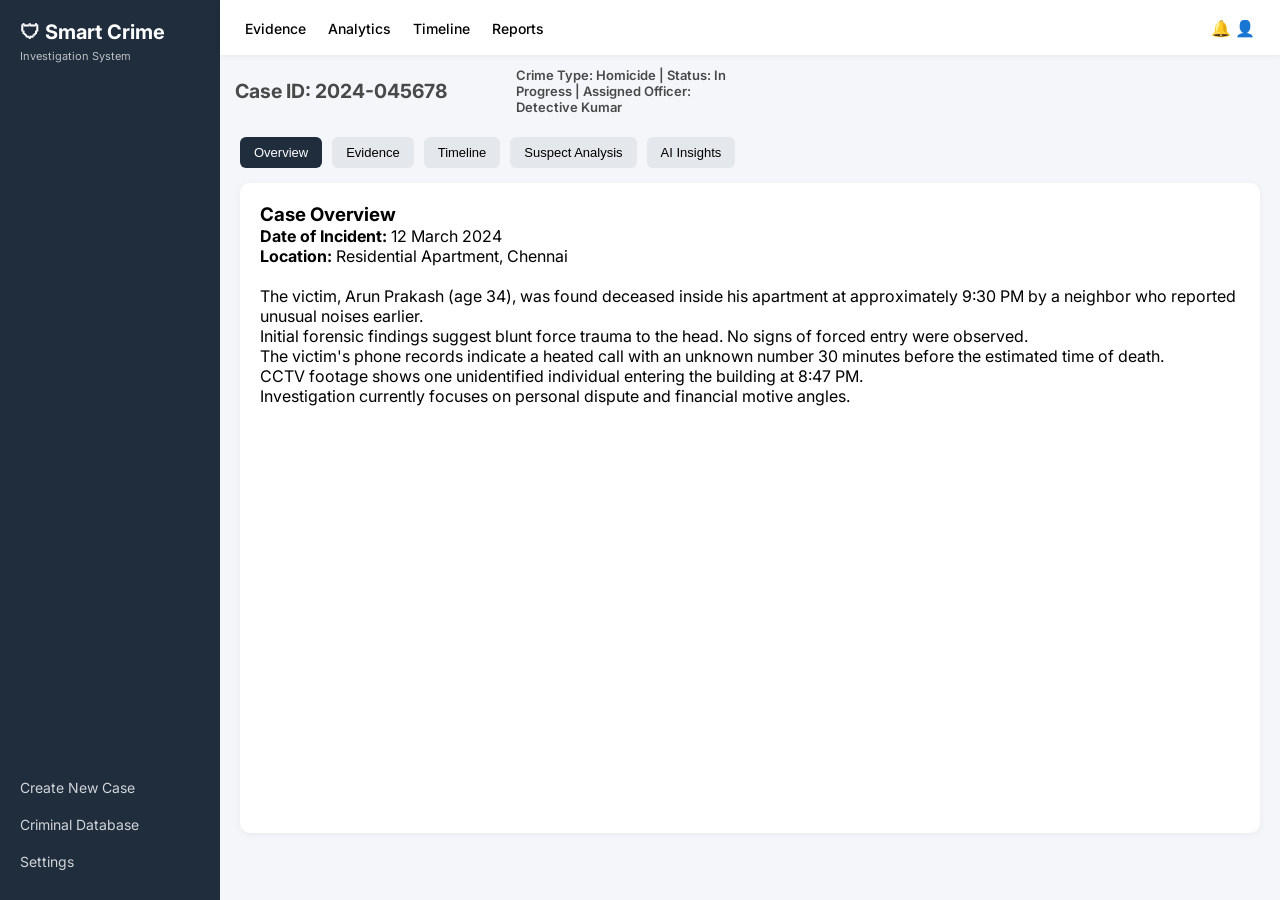
==== case1.html @ 68ccaf3d "Add files via upload" ====
<!DOCTYPE html>
<html lang="en">
<head>
    <meta charset="UTF-8">
    <title>Case 2024-045678</title>
    <link rel="stylesheet" href="style.css">
    <link href="https://fonts.googleapis.com/css2?family=Inter:wght@300;400;600&display=swap" rel="stylesheet">
</head>
<body>

<div class="container">

    <!-- Sidebar -->
    <div class="sidebar">
        <div class="logo">
            <h2>🛡 Smart Crime</h2>
            <p>Investigation System</p>
        </div>
        <ul>
            <li>Create New Case</li>
            <li>Criminal Database</li>
            <li>Settings</li>
        </ul>
    </div>

    <!-- Main -->
    <div class="main">

        <!-- Topbar -->
        <div class="topbar">
            <div class="nav-left">
                <span>Evidence</span>
                <span>Analytics</span>
                <span>Timeline</span>
                <span>Reports</span>
            </div>
            <div class="nav-right">
                🔔 👤
            </div>
        </div>

        <!-- Case Header -->
        <div class="case-header">
            <h2>Case ID: 2024-045678</h2>
            <p>Crime Type: Homicide | Status: In Progress | Assigned Officer: Detective Kumar</p>
        </div>

        <!-- Tabs -->
        <div class="tabs">
            <button class="tab-btn active" onclick="openTab('overview')">Overview</button>
            <button class="tab-btn" onclick="openTab('evidence')">Evidence</button>
            <button class="tab-btn" onclick="openTab('timeline')">Timeline</button>
            <button class="tab-btn" onclick="openTab('suspect')">Suspect Analysis</button>
            <button class="tab-btn" onclick="openTab('ai')">AI Insights</button>
        </div>

        <!-- Tab Content -->
        <div class="tab-content">

            <!-- Overview -->
            <div id="overview" class="tab-section active">
                <h3>Case Overview</h3>

                <p><strong>Date of Incident:</strong> 12 March 2024</p>
                <p><strong>Location:</strong> Residential Apartment, Chennai</p>
                <br>

                <p>
                    The victim, Arun Prakash (age 34), was found deceased inside his apartment
                    at approximately 9:30 PM by a neighbor who reported unusual noises earlier.
                </p>

                <p>
                    Initial forensic findings suggest blunt force trauma to the head.
                    No signs of forced entry were observed.
                </p>

                <p>
                    The victim's phone records indicate a heated call with an unknown number
                    30 minutes before the estimated time of death.
                </p>

                <p>
                    CCTV footage shows one unidentified individual entering the building at 8:47 PM.
                </p>

                <p>
                    Investigation currently focuses on personal dispute and financial motive angles.
                </p>
            </div>

            <!-- Evidence -->
<div id="evidence" class="tab-section">

    <h3>Evidence Management</h3>

    <!-- Upload Section -->
    <div class="upload-section">
        <input type="file" id="fileInput">
        <textarea placeholder="Add investigation notes..." rows="3"></textarea>
        <button class="upload-btn" onclick="revealEvidence('homicide')">

    </div>

    <hr>

    <!-- Hidden Evidence Area -->
    <div id="evidenceResult" class="evidence-container hidden">

        <!-- LEFT -->
        <div class="evidence-preview">
            <h4>Uploaded Evidence</h4>

            <img id="previewImage"
                 src=""
                 class="evidence-media"
                 style="display:none;">

            <p id="fileName"></p>
        </div>

        <!-- RIGHT -->
        <div class="evidence-analysis">
            <h4>AI Authenticity Report</h4>

            <p><strong>Manipulation Risk:</strong> 12%</p>
            <p><strong>Deepfake Probability:</strong> 3%</p>
            <p><strong>Metadata Integrity:</strong> Verified</p>

            <div class="risk-bar">
                <div class="risk-fill" style="width:12%"></div>
            </div>

        </div>

    </div>

</div>

    
<div id="timeline" class="tab-section">

    <h3>Timeline Reconstruction</h3>

    <div class="timeline">

        <div class="timeline-item">
            <div class="timeline-time">8:00 PM</div>
            <div class="timeline-dot"></div>
            <div class="timeline-content">
                Victim returned home
            </div>
        </div>

        <div class="timeline-item">
            <div class="timeline-time">8:30 PM</div>
            <div class="timeline-dot"></div>
            <div class="timeline-content">
                Heated phone call detected
            </div>
        </div>

        <div class="timeline-item">
            <div class="timeline-time">8:47 PM</div>
            <div class="timeline-dot"></div>
            <div class="timeline-content">
                Unknown individual entered building (CCTV)
            </div>
        </div>

        <div class="timeline-item">
            <div class="timeline-time">9:30 PM</div>
            <div class="timeline-dot"></div>
            <div class="timeline-content">
                Body discovered by neighbor
            </div>
        </div>

    </div>

</div>


            <!-- Suspect -->
            <div id="suspect" class="tab-section">
                <h3>Suspect Contradiction Analysis</h3>
                <p>⚠ Unknown individual seen on CCTV not matching known associates.</p>
                <p>⚠ Phone call origin number masked via VoIP.</p>
            </div>

            <!-- AI -->
<div id="ai" class="tab-section">
    <h3>AI Generated Possibilities</h3>

    <div class="ai-container">

        <div class="ai-card">
            <h4>Possibility 1: Argument Escalation</h4>
            <ul>
                <li>Heated phone call 30 mins before death</li>
                <li>No forced entry detected</li>
                <li>Possible known individual involvement</li>
                <li>Timeline suggests spontaneous confrontation</li>
            </ul>
        </div>

        <div class="ai-card">
            <h4>Possibility 2: Pre-Planned Attack</h4>
            <ul>
                <li>Unknown individual seen on CCTV</li>
                <li>Phone call origin masked (VoIP)</li>
                <li>No signs of struggle outside main area</li>
                <li>Potential staged personal dispute</li>
            </ul>
        </div>

    </div>
</div>


        </div>

    </div>
</div>

<script src="case.js"></script>

</body>
</html>
---- style.css ----
* {
    margin: 0;
    padding: 0;
    box-sizing: border-box;
}

body {
    font-family: 'Inter', sans-serif;
    background-color: #f4f6f9;
    overflow: hidden; /* Prevent scrolling */
}

.container {
    display: flex;
    height: 100vh;
}

/* Sidebar */

.sidebar {
    width: 220px;
    background-color: #1f2d3d;
    color: white;
    padding: 20px;
    display: flex;
    flex-direction: column;
    justify-content: space-between;
}

.logo h2 {
    margin-bottom: 5px;
    font-size: 20px;
}

.logo p {
    font-size: 11px;
    opacity: 0.7;
}

.sidebar ul {
    list-style: none;
    margin-top: 30px;
}

.sidebar ul li {
    padding: 10px 0;
    cursor: pointer;
    opacity: 0.8;
    font-size: 14px;
}

.sidebar ul li:hover {
    opacity: 1;
}

/* Main */

.main {
    flex: 1;
    display: flex;
    flex-direction: column;
    height: 100vh;
}

/* Topbar */

.topbar {
    height: 55px;
    background-color: white;
    display: flex;
    justify-content: space-between;
    align-items: center;
    padding: 0 25px;
    box-shadow: 0 2px 5px rgba(0,0,0,0.05);
    flex-shrink: 0;
}

.nav-left span {
    margin-right: 18px;
    cursor: pointer;
    font-weight: 500;
    font-size: 14px;
}

.nav-right i {
    margin-left: 18px;
    font-size: 16px;
    cursor: pointer;
}

/* Dashboard Layout */

.dashboard {
    flex: 1;
    padding: 20px;
    display: grid;
    grid-template-columns: 1.3fr 1fr;
    grid-template-rows: 1fr 1fr;
    gap: 20px;
    height: calc(100vh - 55px);
}

/* Cards */

.card {
    background-color: white;
    padding: 18px;
    border-radius: 10px;
    box-shadow: 0 2px 8px rgba(0,0,0,0.05);
    display: flex;
    flex-direction: column;
    overflow: hidden;
}

.card h3 {
    margin-bottom: 12px;
    font-size: 16px;
}
/* Case List */

.case-list {
    display: flex;
    flex-direction: column;
    gap: 12px;
    overflow: hidden;
}

/* Case Layout */

.case-header,
.case-item {
    display: grid;
    grid-template-columns: 1.2fr 1fr 1fr 1.2fr;
    align-items: center;
    padding: 12px 15px;
}

.case-header {
    font-size: 13px;
    font-weight: 600;
    opacity: 0.7;
    margin-bottom: 10px;
}


.case-list {
    display: flex;
    flex-direction: column;
}

.case-item {
    background-color: #f4f6f9;
    border-radius: 8px;
    margin-top: 10px;
    transition: transform 0.2s ease, box-shadow 0.2s ease;
    cursor: pointer;
    font-size: 13px;
}

.case-item:hover {
    transform: translateY(-3px);
    box-shadow: 0 4px 12px rgba(0,0,0,0.08);
}

/* Status Colors */

.status.progress { color: #2196F3; font-weight: 600; }
.status.review { color: #FF9800; font-weight: 600; }
.status.flagged { color: #F44336; font-weight: 600; }
.status.closed { color: #4CAF50; font-weight: 600; }


/* Case Summary takes full height */

.card:first-child {
    grid-row: span 2;
}

/* Stats */

.stats-container {
    display: flex;
    justify-content: space-between;
    align-items: center;
    gap: 20px;
    flex: 1;
}

.stats {
    display: flex;
    flex-direction: column;
    gap: 12px;
    flex: 1;
}

.stat-box {
    background-color: #f4f6f9;
    padding: 12px;
    border-radius: 8px;
    text-align: center;
}

.stat-box h4 {
    font-size: 12px;
    margin-bottom: 5px;
}

.stat-box p {
    font-size: 18px;
    font-weight: 600;
}

/* Chart */

.chart-box {
    width: 220px;
}

canvas {
    width: 100% !important;
    height: 180px !important;
}

/* Evidence */

.evidence {
    display: grid;
    grid-template-columns: repeat(3, 1fr);
    justify-items: center;
    align-items: center;
    gap: 20px;
    flex: 1;
}

.evidence-box {
    width: 130px;
    height: 130px;
    background-color: #f4f6f9;
    border-radius: 12px;
    display: flex;
    flex-direction: column;
    justify-content: center;
    align-items: center;
    transition: transform 0.2s ease, box-shadow 0.2s ease;
}

.evidence-box:hover {
    transform: translateY(-4px);
    box-shadow: 0 4px 12px rgba(0,0,0,0.08);
}

.evidence-icon {
    font-size: 24px;
    margin-bottom: 8px;
    color: #1f2d3d;
}

.evidence-box h4 {
    font-size: 13px;
    margin-bottom: 4px;
}

.evidence-box p {
    font-size: 18px;
    font-weight: 600;
}


/* Tabs */
.tabs {
    display: flex;
    gap: 10px;
    padding: 0 20px;
}

.tab-btn {
    padding: 8px 14px;
    border: none;
    background: #e4e7eb;
    border-radius: 6px;
    cursor: pointer;
    font-size: 13px;
}

.tab-btn.active {
    background: #1f2d3d;
    color: white;
}

/* Tab Content */
.tab-content {
    background: white;
    margin: 15px 20px;
    padding: 20px;
    border-radius: 10px;
    box-shadow: 0 2px 8px rgba(0,0,0,0.05);
    overflow-y: auto;
    height: calc(100vh - 250px);
}

.tab-section {
    display: none;
}

.tab-section.active {
    display: block;
}

textarea {
    width: 100%;
    padding: 10px;
    border-radius: 6px;
    border: 1px solid #ccc;
}
.clickable {
    cursor: pointer;
    transition: transform 0.2s ease, box-shadow 0.2s ease;
}

.clickable:hover {
    transform: translateY(-3px);
    box-shadow: 0 4px 12px rgba(0,0,0,0.08);
}
.evidence-container {
    display: flex;
    gap: 30px;
    margin-top: 20px;
}

.evidence-preview,
.evidence-analysis {
    flex: 1;
    background: #ffffff;
    padding: 20px;
    border-radius: 10px;
    box-shadow: 0 2px 8px rgba(0,0,0,0.05);
}

.evidence-media {
    width: 100%;
    border-radius: 8px;
    margin-bottom: 15px;
}

.evidence-analysis p {
    margin: 6px 0;
}
.upload-section {
    margin-bottom: 20px;
    display: flex;
    gap: 15px;
    align-items: center;
}

.upload-section input {
    padding: 6px;
}

.upload-section textarea {
    flex: 1;
    padding: 8px;
    border-radius: 6px;
    border: 1px solid #ccc;
}

.upload-btn {
    padding: 8px 15px;
    background: #1f2d3d;
    color: white;
    border: none;
    border-radius: 6px;
    cursor: pointer;
}

.upload-btn:hover {
    background: #34495e;
}

.evidence-container {
    display: flex;
    gap: 30px;
    margin-top: 20px;
}

.evidence-preview,
.evidence-analysis {
    flex: 1;
    background: #ffffff;
    padding: 20px;
    border-radius: 10px;
    box-shadow: 0 2px 8px rgba(0,0,0,0.05);
}

.evidence-media {
    width: 100%;
    border-radius: 8px;
    margin-bottom: 15px;
}

.risk-bar {
    height: 8px;
    background: #e0e0e0;
    border-radius: 5px;
    margin: 10px 0;
}

.risk-fill {
    height: 8px;
    background: green;
    border-radius: 5px;
}

.risk-bar.high .risk-fill {
    background: red;
}
.tab-section {
    display: none;
}

.tab-section.active {
    display: block;
}

.hidden {
    display: none;
}
.timeline {
    position: relative;
    margin-top: 20px;
}

/* Vertical Line */
.timeline::before {
    content: "";
    position: absolute;
    left: 110px;   /* aligns with dot center */
    top: 0;
    width: 2px;
    height: 100%;
    background-color: #d1d5db;
}

/* Each Row */
.timeline-item {
    display: flex;
    align-items: center;
    margin-bottom: 35px;
}

/* Time Column */
.timeline-time {
    width: 90px;
    text-align: right;
    font-weight: 600;
    font-size: 14px;
    margin-right: 20px;
}

/* Dot */
.timeline-dot {
    width: 14px;
    height: 14px;
    background-color: #1f2d3d;
    border-radius: 50%;
    margin-right: 20px;
    z-index: 1;
}

/* Event Box */
.timeline-content {
    flex: 1;
    background: #f4f6f9;
    padding: 12px 15px;
    border-radius: 8px;
    font-size: 14px;
}
/* AI Insights Layout */

.ai-container {
    display: flex;
    gap: 20px;
    margin-top: 20px;
}

.ai-card {
    flex: 1;
    background: #f4f6f9;
    padding: 18px;
    border-radius: 10px;
    box-shadow: 0 2px 8px rgba(0,0,0,0.05);
    transition: transform 0.2s ease, box-shadow 0.2s ease;
}

.ai-card:hover {
    transform: translateY(-4px);
    box-shadow: 0 6px 15px rgba(0,0,0,0.08);
}

.ai-card h4 {
    margin-bottom: 12px;
    font-size: 15px;
}

.ai-card ul {
    padding-left: 18px;
}

.ai-card li {
    font-size: 13px;
    margin-bottom: 6px;
}
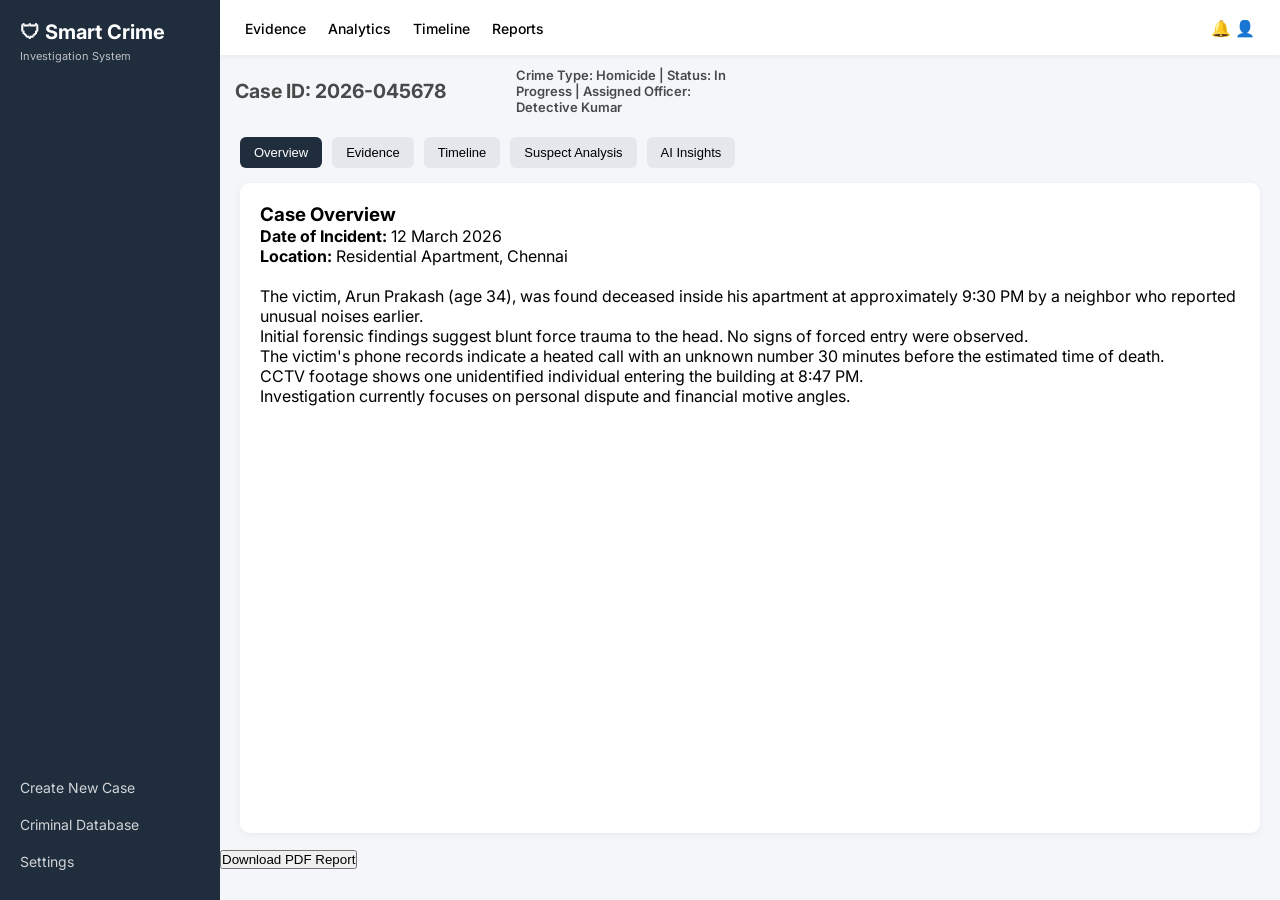
==== commit ad46fa8c: "Add files via upload" ====
--- a/case1.html
+++ b/case1.html
@@ -2,9 +2,10 @@
 <html lang="en">
 <head>
     <meta charset="UTF-8">
-    <title>Case 2024-045678</title>
+    <title>Case 2026-045678</title>
     <link rel="stylesheet" href="style.css">
     <link href="https://fonts.googleapis.com/css2?family=Inter:wght@300;400;600&display=swap" rel="stylesheet">
+    
 </head>
 <body>
 
@@ -38,20 +39,20 @@
                 🔔 👤
             </div>
         </div>
-
+<div id="caseReport">
         <!-- Case Header -->
         <div class="case-header">
-            <h2>Case ID: 2024-045678</h2>
+            <h2>Case ID: 2026-045678</h2>
             <p>Crime Type: Homicide | Status: In Progress | Assigned Officer: Detective Kumar</p>
         </div>
 
         <!-- Tabs -->
         <div class="tabs">
-            <button class="tab-btn active" onclick="openTab('overview')">Overview</button>
-            <button class="tab-btn" onclick="openTab('evidence')">Evidence</button>
-            <button class="tab-btn" onclick="openTab('timeline')">Timeline</button>
-            <button class="tab-btn" onclick="openTab('suspect')">Suspect Analysis</button>
-            <button class="tab-btn" onclick="openTab('ai')">AI Insights</button>
+            <button class="tab-btn active" onclick="openTab(event, 'overview')">Overview</button>
+            <button class="tab-btn" onclick="openTab(event, 'evidence')">Evidence</button>
+            <button class="tab-btn" onclick="openTab(event, 'timeline')">Timeline</button>
+            <button class="tab-btn" onclick="openTab(event, 'suspect')">Suspect Analysis</button>
+            <button class="tab-btn" onclick="openTab(event, 'ai')">AI Insights</button>
         </div>
 
         <!-- Tab Content -->
@@ -61,7 +62,7 @@
             <div id="overview" class="tab-section active">
                 <h3>Case Overview</h3>
 
-                <p><strong>Date of Incident:</strong> 12 March 2024</p>
+                <p><strong>Date of Incident:</strong> 12 March 2026</p>
                 <p><strong>Location:</strong> Residential Apartment, Chennai</p>
                 <br>
 
@@ -99,7 +100,8 @@
         <input type="file" id="fileInput">
         <textarea placeholder="Add investigation notes..." rows="3"></textarea>
         <button class="upload-btn" onclick="revealEvidence('homicide')">
-
+            Upload
+</button>
     </div>
 
     <hr>
@@ -216,13 +218,15 @@
 
     </div>
 </div>
-
-
-        </div>
-
-    </div>
-</div>
-
+</div>
+<button onclick="downloadPDF()" class="download-btn">
+       Download PDF Report
+   </button>
+        </div>
+
+    </div>
+</div>
+<script src="https://cdnjs.cloudflare.com/ajax/libs/html2pdf.js/0.10.1/html2pdf.bundle.min.js"></script>
 <script src="case.js"></script>
 
 </body>
--- a/style.css
+++ b/style.css
@@ -7,7 +7,7 @@
 body {
     font-family: 'Inter', sans-serif;
     background-color: #f4f6f9;
-    overflow: hidden; /* Prevent scrolling */
+    
 }
 
 .container {
@@ -59,7 +59,8 @@
     flex: 1;
     display: flex;
     flex-direction: column;
-    height: 100vh;
+    height: auto !important;
+    overflow: visible !important;
 }
 
 /* Topbar */
@@ -509,3 +510,41 @@
     font-size: 13px;
     margin-bottom: 6px;
 }
+.pdf-btn {
+    background-color: #1f2d3d;
+    color: white;
+    padding: 10px 18px;
+    border: none;
+    border-radius: 6px;
+    cursor: pointer;
+    margin-bottom: 20px;
+    font-weight: 600;
+}
+
+.pdf-btn:hover {
+    background-color: #2e3f55;
+}
+#caseReport {
+    overflow: visible !important;
+}
+
+.tab-section {
+    page-break-inside: avoid;
+}
+.suspect-gallery {
+    display: flex;
+    gap: 20px;
+    margin-top: 10px;
+}
+
+.suspect-card {
+    text-align: center;
+}
+
+.suspect-card img {
+    width: 100px;
+    height: 120px;
+    object-fit: cover;
+    border-radius: 6px;
+    border: 2px solid #ddd;
+}
